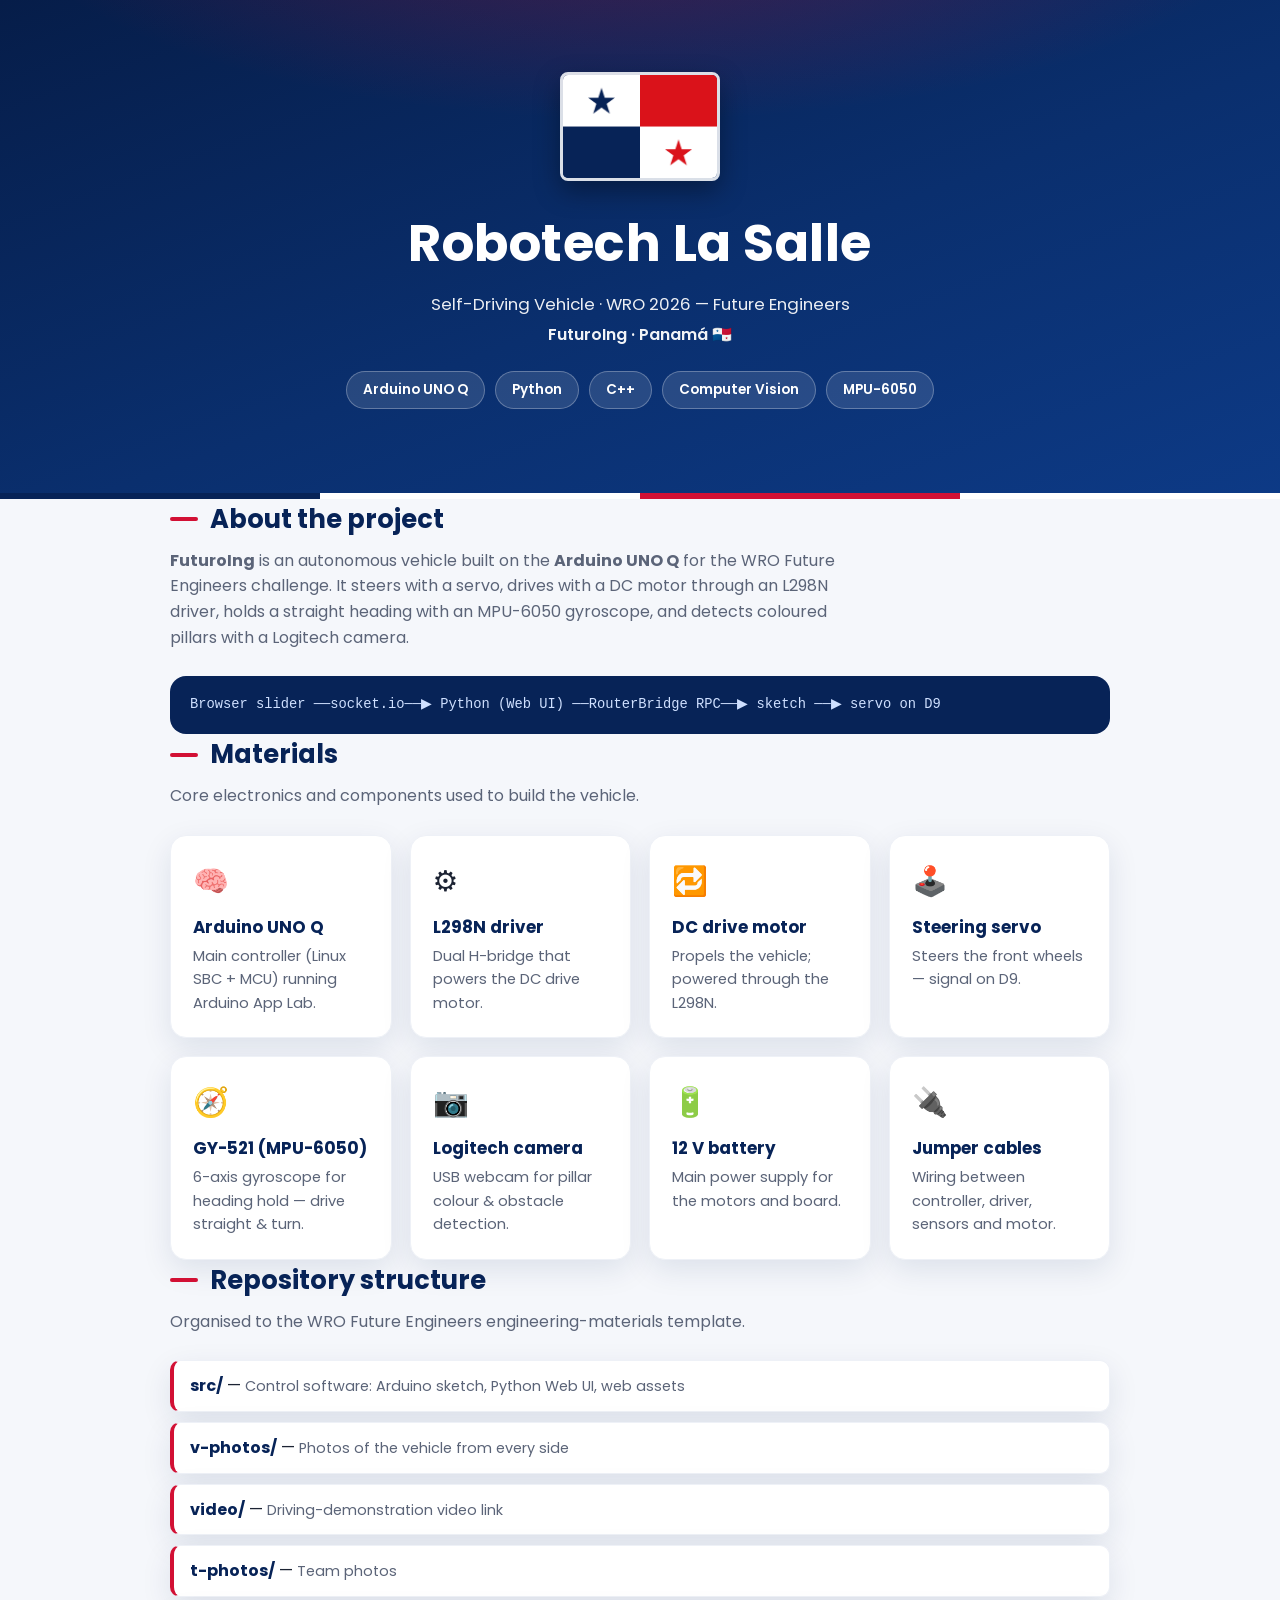
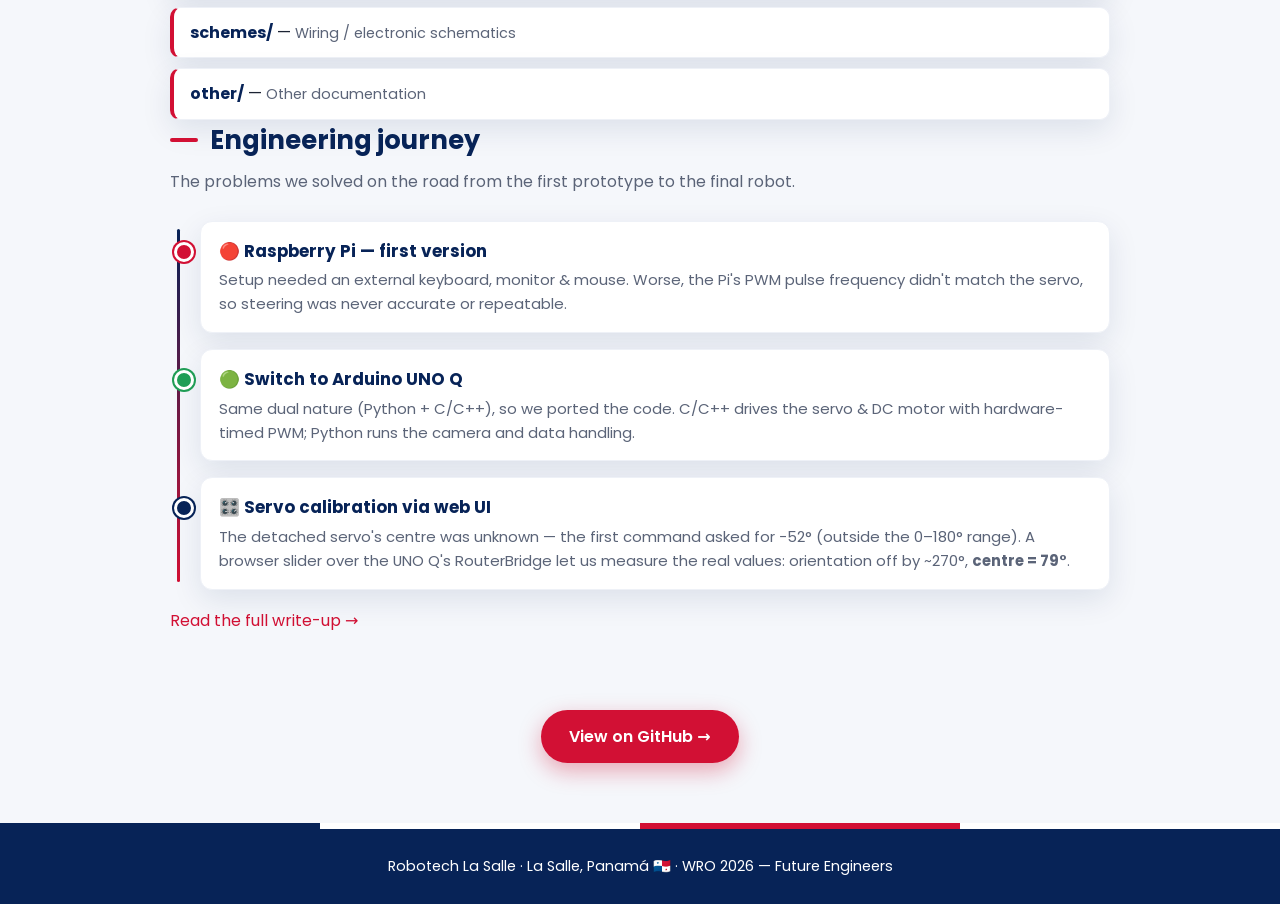
==== other/docs/index.html @ 59d68b6a "Move website into other/docs; drop emoji from site title" ====
<!DOCTYPE html>
<html lang="en">
<head>
  <meta charset="UTF-8" />
  <meta name="viewport" content="width=device-width, initial-scale=1.0" />
  <title>Robotech La Salle · FuturoIng — WRO 2026</title>
  <meta name="description" content="Robotech La Salle — FuturoIng autonomous vehicle for WRO 2026 Future Engineers. La Salle, Panamá." />
  <link rel="preconnect" href="https://fonts.googleapis.com" />
  <link rel="preconnect" href="https://fonts.gstatic.com" crossorigin />
  <link href="https://fonts.googleapis.com/css2?family=Poppins:wght@400;600;700&display=swap" rel="stylesheet" />
  <link rel="stylesheet" href="style.css" />
</head>
<body>

  <header class="hero">
    <img class="flag" src="panama-flag.png" alt="Bandera de Panamá" />
    <h1>Robotech La Salle</h1>
    <p class="tag">Self-Driving Vehicle · WRO 2026 — Future Engineers</p>
    <p class="loc">FuturoIng · Panamá 🇵🇦</p>
    <div class="pills">
      <span class="pill">Arduino UNO Q</span>
      <span class="pill">Python</span>
      <span class="pill">C++</span>
      <span class="pill">Computer Vision</span>
      <span class="pill">MPU-6050</span>
    </div>
  </header>

  <main>
    <section class="wrap">
      <h2 class="section-title">About the project</h2>
      <p class="lead">
        <strong>FuturoIng</strong> is an autonomous vehicle built on the
        <strong>Arduino UNO Q</strong> for the WRO Future Engineers challenge.
        It steers with a servo, drives with a DC motor through an L298N driver,
        holds a straight heading with an MPU-6050 gyroscope, and detects coloured
        pillars with a Logitech camera.
      </p>
      <div class="flow">Browser slider ──socket.io──▶ Python (Web UI) ──RouterBridge RPC──▶ sketch ──▶ servo on D9</div>
    </section>

    <section class="wrap">
      <h2 class="section-title">Materials</h2>
      <p class="lead">Core electronics and components used to build the vehicle.</p>
      <div class="grid">
        <div class="card"><div class="ico">🧠</div><h3>Arduino UNO Q</h3><p>Main controller (Linux SBC + MCU) running Arduino App Lab.</p></div>
        <div class="card"><div class="ico">⚙️</div><h3>L298N driver</h3><p>Dual H-bridge that powers the DC drive motor.</p></div>
        <div class="card"><div class="ico">🔁</div><h3>DC drive motor</h3><p>Propels the vehicle; powered through the L298N.</p></div>
        <div class="card"><div class="ico">🕹️</div><h3>Steering servo</h3><p>Steers the front wheels — signal on D9.</p></div>
        <div class="card"><div class="ico">🧭</div><h3>GY-521 (MPU-6050)</h3><p>6-axis gyroscope for heading hold — drive straight &amp; turn.</p></div>
        <div class="card"><div class="ico">📷</div><h3>Logitech camera</h3><p>USB webcam for pillar colour &amp; obstacle detection.</p></div>
        <div class="card"><div class="ico">🔋</div><h3>12 V battery</h3><p>Main power supply for the motors and board.</p></div>
        <div class="card"><div class="ico">🔌</div><h3>Jumper cables</h3><p>Wiring between controller, driver, sensors and motor.</p></div>
      </div>
    </section>

    <section class="wrap">
      <h2 class="section-title">Repository structure</h2>
      <p class="lead">Organised to the WRO Future Engineers engineering-materials template.</p>
      <ul class="tree">
        <li><b>src/</b> — <span>Control software: Arduino sketch, Python Web UI, web assets</span></li>
        <li><b>v-photos/</b> — <span>Photos of the vehicle from every side</span></li>
        <li><b>video/</b> — <span>Driving-demonstration video link</span></li>
        <li><b>t-photos/</b> — <span>Team photos</span></li>
        <li><b>schemes/</b> — <span>Wiring / electronic schematics</span></li>
        <li><b>other/</b> — <span>Other documentation</span></li>
      </ul>
    </section>

    <section class="wrap">
      <h2 class="section-title">Engineering journey</h2>
      <p class="lead">The problems we solved on the road from the first prototype to the final robot.</p>
      <div class="timeline">
        <div class="t-item bad">
          <h3>🔴 Raspberry Pi — first version</h3>
          <p>Setup needed an external keyboard, monitor &amp; mouse. Worse, the Pi's PWM pulse frequency didn't match the servo, so steering was never accurate or repeatable.</p>
        </div>
        <div class="t-item good">
          <h3>🟢 Switch to Arduino UNO Q</h3>
          <p>Same dual nature (Python + C/C++), so we ported the code. C/C++ drives the servo &amp; DC motor with hardware-timed PWM; Python runs the camera and data handling.</p>
        </div>
        <div class="t-item">
          <h3>🎛️ Servo calibration via web UI</h3>
          <p>The detached servo's centre was unknown — the first command asked for −52° (outside the 0–180° range). A browser slider over the UNO Q's RouterBridge let us measure the real values: orientation off by ~270°, <b>centre = 79°</b>.</p>
        </div>
      </div>
      <p class="lead" style="margin-top:18px">
        <a href="https://github.com/Okaymario268/Futuro-Ing-2026/blob/main/other/fabrication-challenges.md" target="_blank" rel="noopener">Read the full write-up →</a>
      </p>
    </section>

    <div class="cta">
      <a class="btn" href="https://github.com/Okaymario268/Futuro-Ing-2026" target="_blank" rel="noopener">View on GitHub →</a>
    </div>
  </main>

  <div class="flag-strip"></div>
  <footer>
    Robotech La Salle · La Salle, Panamá 🇵🇦 · WRO 2026 — Future Engineers
  </footer>

</body>
</html>
---- other/docs/style.css ----
/* Robotech La Salle — FuturoIng · WRO 2026
   Palette based on the flag of Panamá (navy + red + white) */

:root {
  --red:   #d21034;
  --blue:  #072357;
  --blue2: #0d3a86;
  --ink:   #1c2333;
  --muted: #5b6478;
  --bg:    #f5f7fb;
  --card:  #ffffff;
  --line:  #eef1f7;
  --shadow: 0 10px 30px rgba(7, 35, 87, .10);
  --radius: 16px;
}

* { box-sizing: border-box; margin: 0; padding: 0; }
html { scroll-behavior: smooth; }
body {
  font-family: 'Poppins', system-ui, -apple-system, 'Segoe UI', Roboto, sans-serif;
  color: var(--ink);
  background: var(--bg);
  line-height: 1.6;
}
img { max-width: 100%; display: block; }
a { color: var(--red); text-decoration: none; }

/* ---------- Hero ---------- */
.hero {
  position: relative;
  text-align: center;
  color: #fff;
  padding: 72px 20px 90px;
  background:
    radial-gradient(1100px 400px at 50% -120px, rgba(210, 16, 52, .35), transparent 60%),
    linear-gradient(160deg, #061d49 0%, #0a2f6e 55%, var(--blue2) 100%);
  overflow: hidden;
}
.hero::after {
  content: "";
  position: absolute; left: 0; right: 0; bottom: 0; height: 6px;
  background: linear-gradient(90deg,
    var(--blue) 0 25%, #fff 25% 50%, var(--red) 50% 75%, #fff 75% 100%);
}
.flag {
  width: 160px; margin: 0 auto 22px;
  border-radius: 8px;
  border: 3px solid rgba(255, 255, 255, .85);
  box-shadow: 0 10px 26px rgba(0, 0, 0, .35);
}
.hero h1 { font-size: clamp(2rem, 5vw, 3.2rem); font-weight: 700; letter-spacing: .5px; }
.hero .tag { font-size: 1.05rem; opacity: .92; margin-top: 6px; }
.hero .loc { margin-top: 4px; font-weight: 600; opacity: .95; }

.pills { margin-top: 24px; display: flex; gap: 10px; justify-content: center; flex-wrap: wrap; }
.pill {
  background: rgba(255, 255, 255, .12);
  border: 1px solid rgba(255, 255, 255, .28);
  padding: 7px 16px; border-radius: 999px;
  font-size: .85rem; font-weight: 600;
}

/* ---------- Layout ---------- */
.wrap { max-width: 980px; margin: 0 auto; padding: 0 20px; }
section { padding: 56px 0; }
.section-title {
  font-size: 1.6rem; font-weight: 700; color: var(--blue);
  display: flex; align-items: center; gap: 12px; margin-bottom: 8px;
}
.section-title::before {
  content: ""; width: 28px; height: 4px; background: var(--red); border-radius: 2px;
}
.lead { color: var(--muted); margin-bottom: 26px; max-width: 70ch; }

/* ---------- Cards ---------- */
.grid { display: grid; grid-template-columns: repeat(auto-fit, minmax(220px, 1fr)); gap: 18px; }
.card {
  background: var(--card); border: 1px solid var(--line); border-radius: var(--radius);
  padding: 22px; box-shadow: var(--shadow);
  transition: transform .15s ease, box-shadow .15s ease;
}
.card:hover { transform: translateY(-4px); box-shadow: 0 16px 40px rgba(7, 35, 87, .16); }
.card .ico { font-size: 1.8rem; }
.card h3 { margin: 10px 0 4px; font-size: 1.05rem; color: var(--blue); }
.card p { color: var(--muted); font-size: .92rem; }

/* ---------- Flow diagram ---------- */
.flow {
  background: var(--blue); color: #cfe0ff; border-radius: var(--radius);
  padding: 18px 20px; margin-top: 8px;
  font-family: ui-monospace, Menlo, Consolas, monospace; font-size: .86rem;
  overflow-x: auto;
}

/* ---------- Structure list ---------- */
.tree { list-style: none; display: grid; gap: 10px; }
.tree li {
  background: #fff; border: 1px solid var(--line); border-left: 4px solid var(--red);
  border-radius: 10px; padding: 12px 16px; box-shadow: var(--shadow);
}
.tree li b { color: var(--blue); }
.tree li span { color: var(--muted); font-size: .9rem; }

/* ---------- Timeline ---------- */
.timeline { position: relative; margin-top: 12px; padding-left: 30px; }
.timeline::before {
  content: ""; position: absolute; left: 7px; top: 8px; bottom: 8px; width: 3px;
  background: linear-gradient(var(--blue), var(--red)); border-radius: 2px;
}
.t-item {
  position: relative; background: #fff; border: 1px solid var(--line);
  border-radius: 12px; padding: 16px 18px; margin-bottom: 16px; box-shadow: var(--shadow);
}
.t-item::before {
  content: ""; position: absolute; left: -27px; top: 20px;
  width: 14px; height: 14px; border-radius: 50%;
  background: var(--blue); border: 3px solid #fff; box-shadow: 0 0 0 2px var(--blue);
}
.t-item.bad::before  { background: var(--red);    box-shadow: 0 0 0 2px var(--red); }
.t-item.good::before { background: #1f9d55;        box-shadow: 0 0 0 2px #1f9d55; }
.t-item h3 { color: var(--blue); font-size: 1.05rem; margin-bottom: 4px; }
.t-item p  { color: var(--muted); font-size: .93rem; }

/* ---------- CTA ---------- */
.cta { text-align: center; padding: 50px 0 60px; }
.btn {
  display: inline-block; background: var(--red); color: #fff; font-weight: 600;
  padding: 14px 28px; border-radius: 999px;
  box-shadow: 0 8px 22px rgba(210, 16, 52, .35);
  transition: transform .15s ease, filter .15s ease;
}
.btn:hover { transform: translateY(-2px); filter: brightness(1.06); }

/* ---------- Footer ---------- */
.flag-strip {
  height: 6px;
  background: linear-gradient(90deg,
    var(--blue) 0 25%, #fff 25% 50%, var(--red) 50% 75%, #fff 75% 100%);
}
footer { text-align: center; color: #fff; background: var(--blue); padding: 26px 20px; font-size: .9rem; }

@media (max-width: 600px) {
  .hero { padding: 56px 16px 72px; }
  .flag { width: 120px; }
  section { padding: 42px 0; }
}
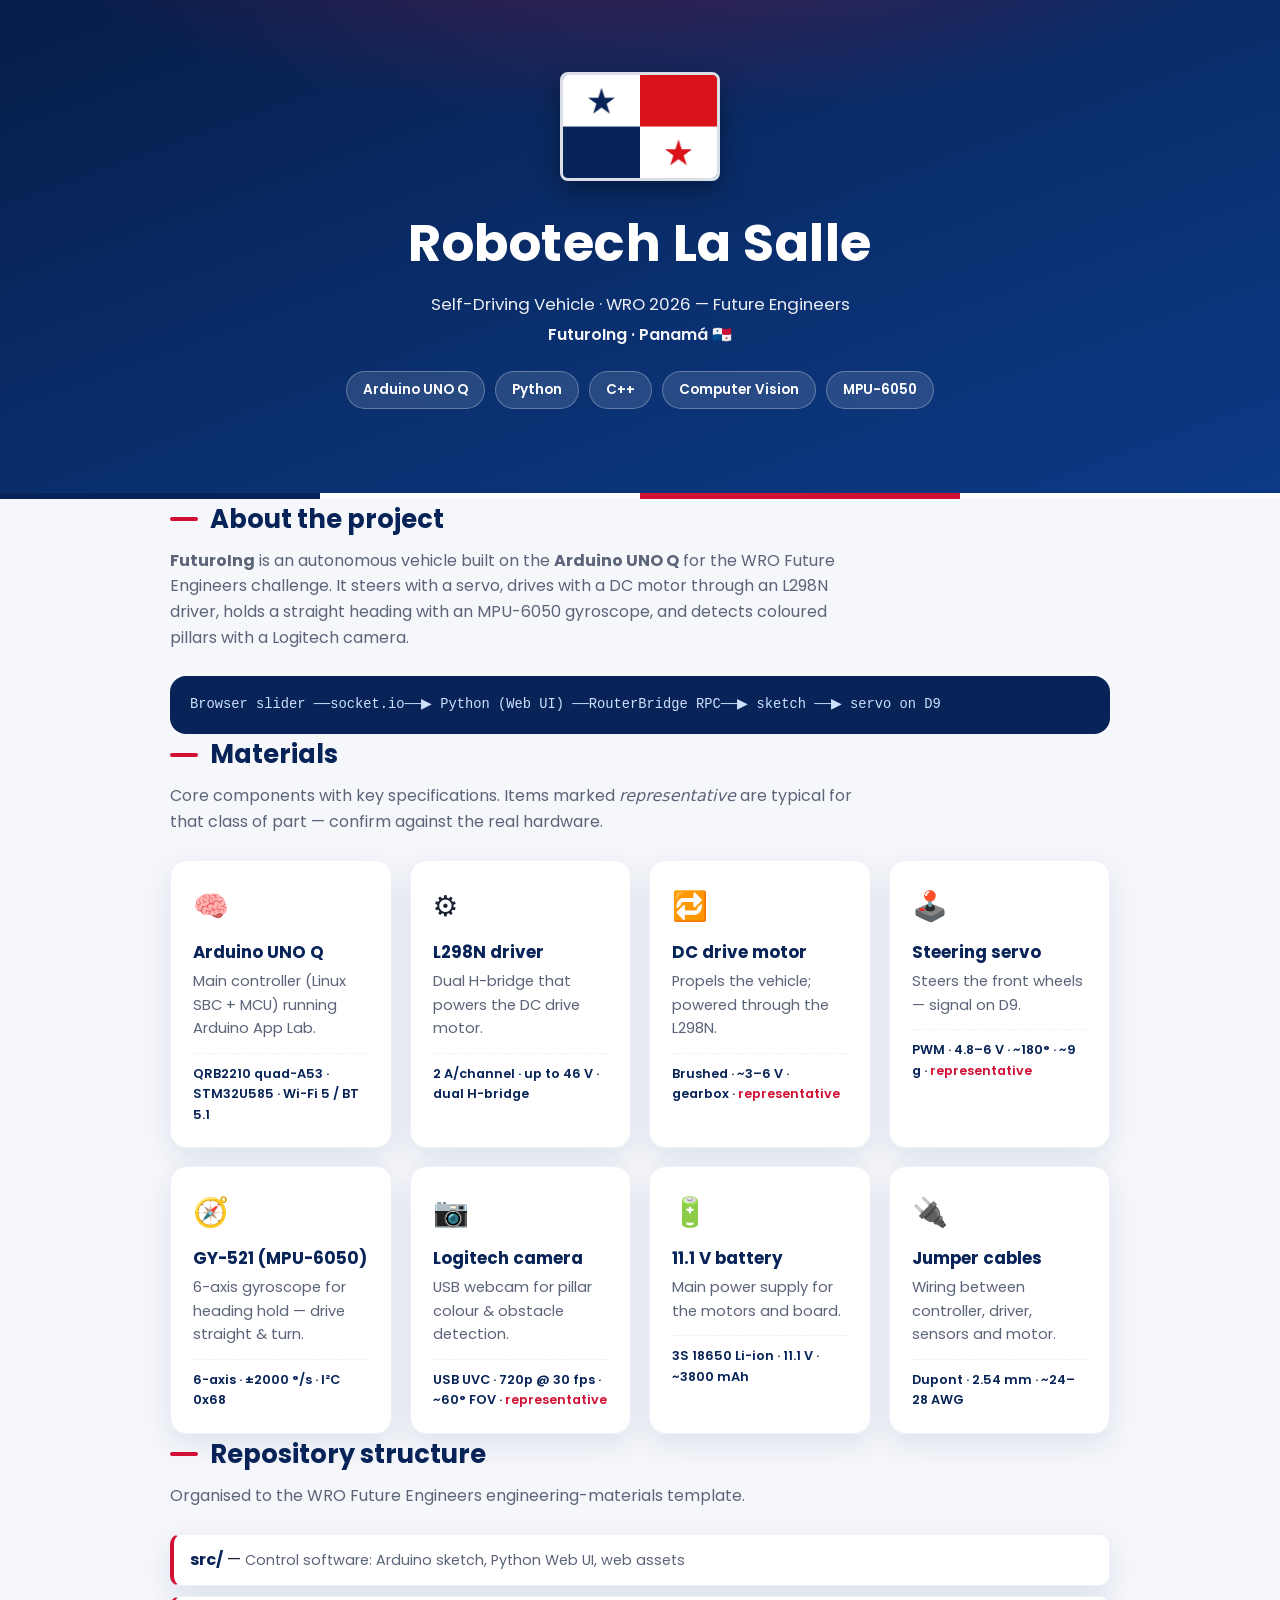
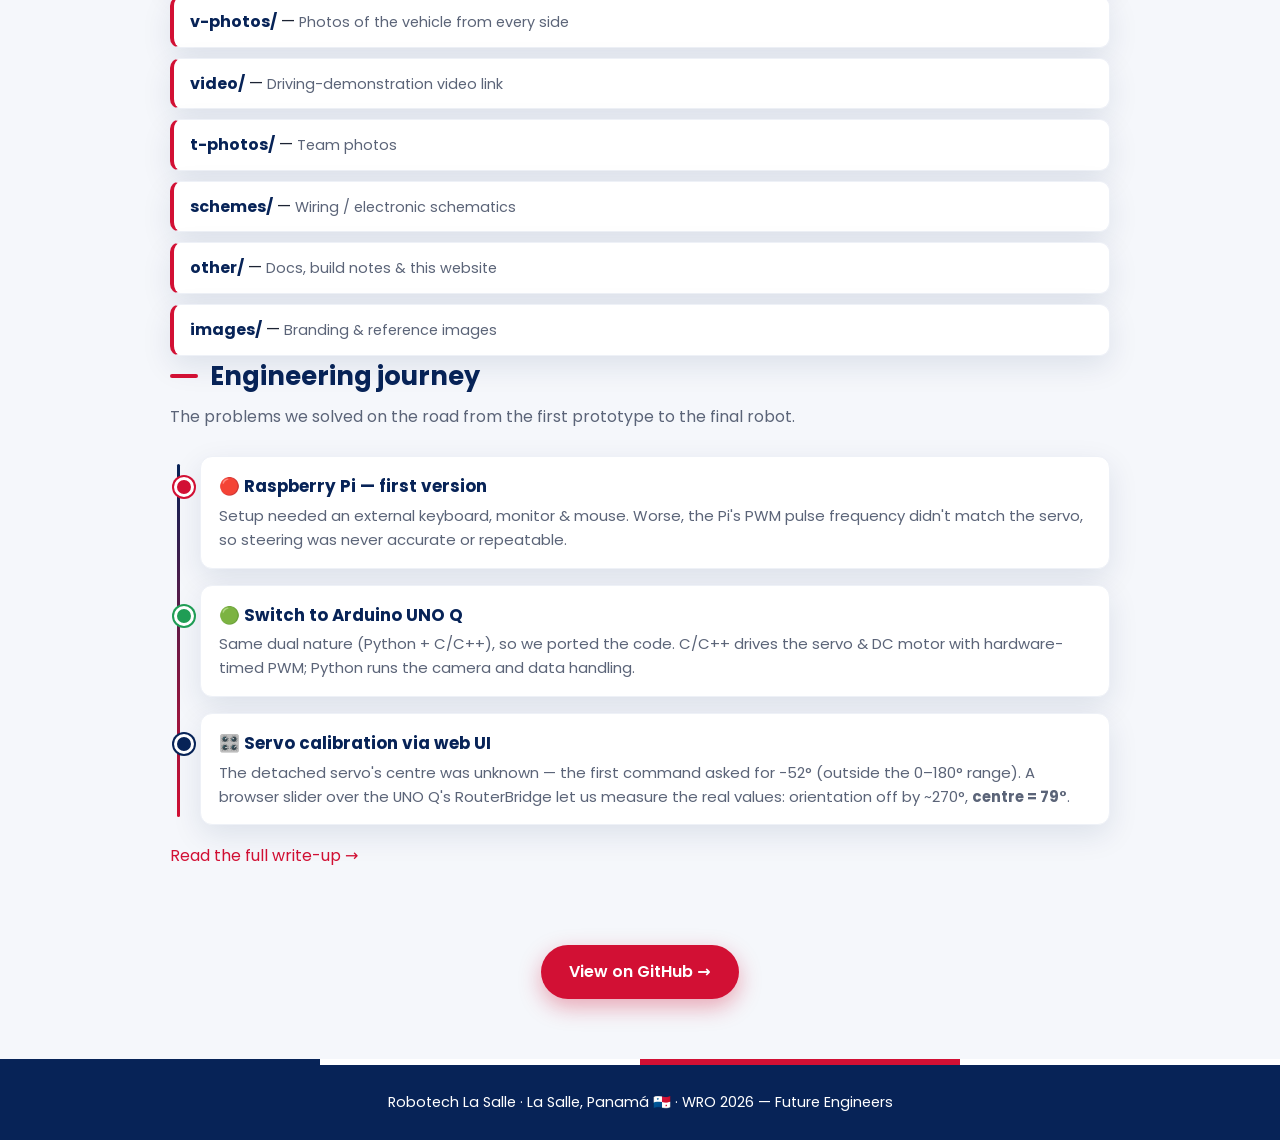
==== commit 626415e6: "Add researched Materials & Specifications (README + site mirror with key specs)" ====
--- a/other/docs/index.html
+++ b/other/docs/index.html
@@ -41,16 +41,16 @@
 
     <section class="wrap">
       <h2 class="section-title">Materials</h2>
-      <p class="lead">Core electronics and components used to build the vehicle.</p>
+      <p class="lead">Core components with key specifications. Items marked <em>representative</em> are typical for that class of part — confirm against the real hardware.</p>
       <div class="grid">
-        <div class="card"><div class="ico">🧠</div><h3>Arduino UNO Q</h3><p>Main controller (Linux SBC + MCU) running Arduino App Lab.</p></div>
-        <div class="card"><div class="ico">⚙️</div><h3>L298N driver</h3><p>Dual H-bridge that powers the DC drive motor.</p></div>
-        <div class="card"><div class="ico">🔁</div><h3>DC drive motor</h3><p>Propels the vehicle; powered through the L298N.</p></div>
-        <div class="card"><div class="ico">🕹️</div><h3>Steering servo</h3><p>Steers the front wheels — signal on D9.</p></div>
-        <div class="card"><div class="ico">🧭</div><h3>GY-521 (MPU-6050)</h3><p>6-axis gyroscope for heading hold — drive straight &amp; turn.</p></div>
-        <div class="card"><div class="ico">📷</div><h3>Logitech camera</h3><p>USB webcam for pillar colour &amp; obstacle detection.</p></div>
-        <div class="card"><div class="ico">🔋</div><h3>12 V battery</h3><p>Main power supply for the motors and board.</p></div>
-        <div class="card"><div class="ico">🔌</div><h3>Jumper cables</h3><p>Wiring between controller, driver, sensors and motor.</p></div>
+        <div class="card"><div class="ico">🧠</div><h3>Arduino UNO Q</h3><p>Main controller (Linux SBC + MCU) running Arduino App Lab.</p><p class="spec">QRB2210 quad-A53 · STM32U585 · Wi-Fi 5 / BT 5.1</p></div>
+        <div class="card"><div class="ico">⚙️</div><h3>L298N driver</h3><p>Dual H-bridge that powers the DC drive motor.</p><p class="spec">2 A/channel · up to 46 V · dual H-bridge</p></div>
+        <div class="card"><div class="ico">🔁</div><h3>DC drive motor</h3><p>Propels the vehicle; powered through the L298N.</p><p class="spec">Brushed · ~3–6 V · gearbox · <em>representative</em></p></div>
+        <div class="card"><div class="ico">🕹️</div><h3>Steering servo</h3><p>Steers the front wheels — signal on D9.</p><p class="spec">PWM · 4.8–6 V · ~180° · ~9 g · <em>representative</em></p></div>
+        <div class="card"><div class="ico">🧭</div><h3>GY-521 (MPU-6050)</h3><p>6-axis gyroscope for heading hold — drive straight &amp; turn.</p><p class="spec">6-axis · ±2000 °/s · I²C 0x68</p></div>
+        <div class="card"><div class="ico">📷</div><h3>Logitech camera</h3><p>USB webcam for pillar colour &amp; obstacle detection.</p><p class="spec">USB UVC · 720p @ 30 fps · ~60° FOV · <em>representative</em></p></div>
+        <div class="card"><div class="ico">🔋</div><h3>11.1 V battery</h3><p>Main power supply for the motors and board.</p><p class="spec">3S 18650 Li-ion · 11.1 V · ~3800 mAh</p></div>
+        <div class="card"><div class="ico">🔌</div><h3>Jumper cables</h3><p>Wiring between controller, driver, sensors and motor.</p><p class="spec">Dupont · 2.54 mm · ~24–28 AWG</p></div>
       </div>
     </section>
 
@@ -63,7 +63,8 @@
         <li><b>video/</b> — <span>Driving-demonstration video link</span></li>
         <li><b>t-photos/</b> — <span>Team photos</span></li>
         <li><b>schemes/</b> — <span>Wiring / electronic schematics</span></li>
-        <li><b>other/</b> — <span>Other documentation</span></li>
+        <li><b>other/</b> — <span>Docs, build notes &amp; this website</span></li>
+        <li><b>images/</b> — <span>Branding &amp; reference images</span></li>
       </ul>
     </section>
 
--- a/other/docs/style.css
+++ b/other/docs/style.css
@@ -83,6 +83,11 @@
 .card .ico { font-size: 1.8rem; }
 .card h3 { margin: 10px 0 4px; font-size: 1.05rem; color: var(--blue); }
 .card p { color: var(--muted); font-size: .92rem; }
+.card .spec {
+  margin-top: 12px; padding-top: 10px; border-top: 1px dashed var(--line);
+  color: var(--blue); font-size: .8rem; font-weight: 600;
+}
+.card .spec em { color: var(--red); font-style: normal; }
 
 /* ---------- Flow diagram ---------- */
 .flow {
